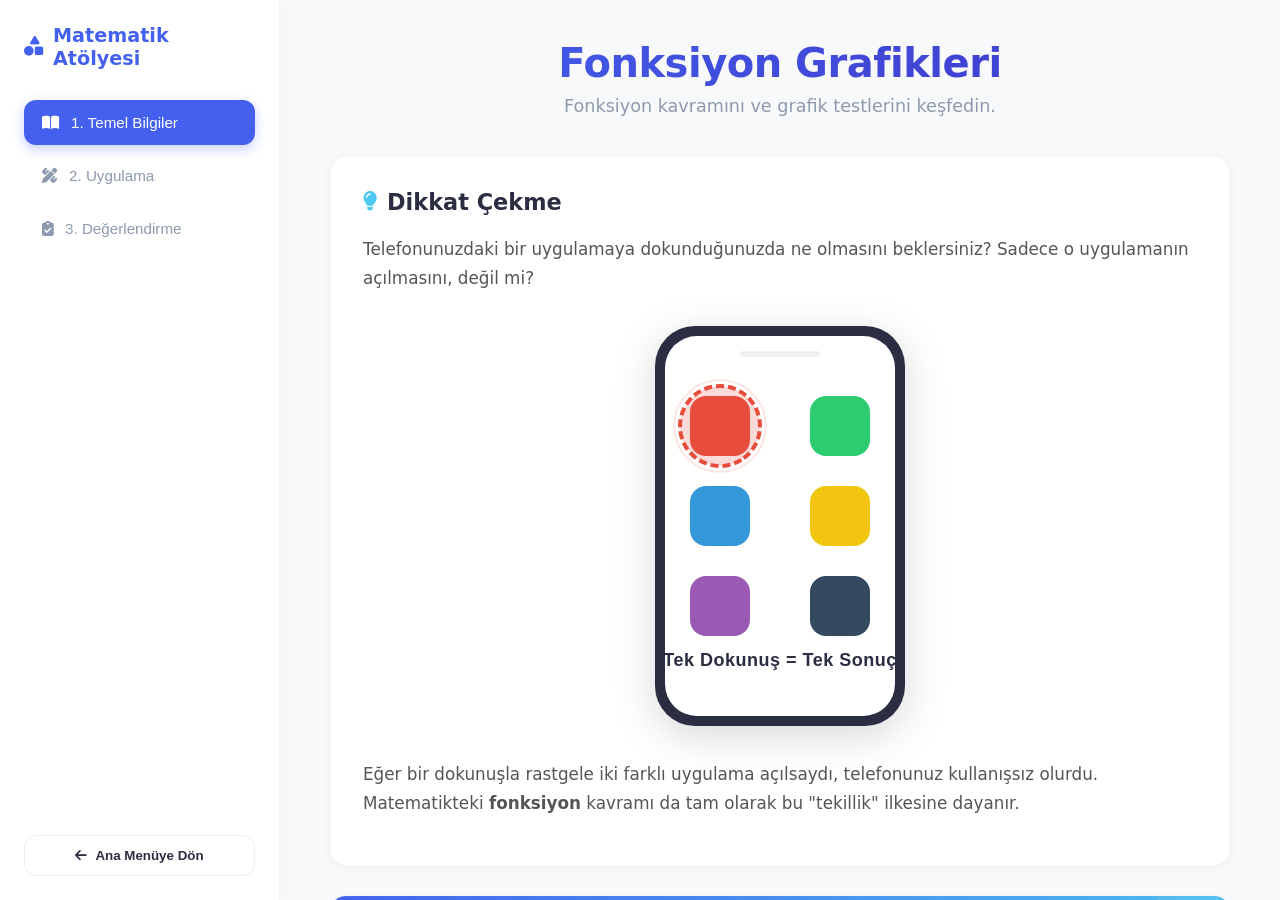
==== uygulama1.html @ 810986fc "Add files via upload" ====
<!DOCTYPE html>
<html lang="tr">
<head>
    <meta charset="UTF-8">
    <meta name="viewport" content="width=device-width, initial-scale=1.0">
    <title>Uygulama 1: Fonksiyon Grafikleri</title>
    <!-- Font Awesome for Icons -->
    <link rel="stylesheet" href="https://cdnjs.cloudflare.com/ajax/libs/font-awesome/6.4.0/css/all.min.css">
    <style>
        :root {
            --primary-color: #4361ee;
            --secondary-color: #3f37c9;
            --accent-color: #4cc9f0;
            --success-color: #2ecc71;
            --danger-color: #e74c3c;
            --text-color: #2b2d42;
            --text-light: #8d99ae;
            --bg-color: #f8f9fa;
            --card-bg: #ffffff;
            --sidebar-width: 280px;
            --border-radius: 16px;
            --shadow-sm: 0 2px 8px rgba(0,0,0,0.05);
            --shadow-md: 0 8px 24px rgba(0,0,0,0.08);
            --transition: all 0.3s cubic-bezier(0.25, 0.8, 0.25, 1);
        }

        * {
            box-sizing: border-box;
            margin: 0;
            padding: 0;
        }

        body {
            font-family: 'Segoe UI', system-ui, -apple-system, sans-serif;
            background-color: var(--bg-color);
            color: var(--text-color);
            height: 100vh;
            overflow: hidden;
            display: flex;
        }

        /* Sidebar Styling */
        #sidebar {
            width: var(--sidebar-width);
            background: var(--card-bg);
            border-right: 1px solid rgba(0,0,0,0.05);
            display: flex;
            flex-direction: column;
            padding: 24px;
            z-index: 10;
            box-shadow: 4px 0 24px rgba(0,0,0,0.02);
        }

        .brand {
            font-size: 1.2rem;
            font-weight: 700;
            color: var(--primary-color);
            margin-bottom: 30px;
            display: flex;
            align-items: center;
            gap: 10px;
        }

        .nav-btn {
            width: 100%;
            text-align: left;
            padding: 14px 18px;
            margin-bottom: 8px;
            border: none;
            background: transparent;
            border-radius: 12px;
            cursor: pointer;
            color: var(--text-light);
            font-weight: 500;
            font-size: 0.95rem;
            transition: var(--transition);
            display: flex;
            align-items: center;
            gap: 12px;
        }

        .nav-btn:hover:not(:disabled) {
            background-color: rgba(67, 97, 238, 0.05);
            color: var(--primary-color);
            transform: translateX(4px);
        }

        .nav-btn.active {
            background-color: var(--primary-color);
            color: white;
            box-shadow: 0 4px 12px rgba(67, 97, 238, 0.3);
        }

        .nav-btn:disabled {
            opacity: 0.5;
            cursor: not-allowed;
        }

        .back-btn {
            margin-top: auto;
            padding: 12px;
            border: 1px solid #eee;
            background: white;
            border-radius: 12px;
            color: var(--text-color);
            font-weight: 600;
            cursor: pointer;
            transition: var(--transition);
            display: flex;
            align-items: center;
            justify-content: center;
            gap: 8px;
        }

        .back-btn:hover {
            border-color: var(--primary-color);
            color: var(--primary-color);
        }

        /* Main Content Area */
        #content-area {
            flex: 1;
            overflow-y: auto;
            padding: 40px;
            scroll-behavior: smooth;
        }

        .container {
            max-width: 900px;
            margin: 0 auto;
            padding-bottom: 60px;
        }

        /* Header Section */
        header {
            margin-bottom: 40px;
            text-align: center;
        }

        h1 {
            font-size: 2.5rem;
            font-weight: 800;
            background: linear-gradient(135deg, var(--primary-color), var(--secondary-color));
            -webkit-background-clip: text;
            -webkit-text-fill-color: transparent;
            margin-bottom: 10px;
            letter-spacing: -0.5px;
        }

        .subtitle {
            font-size: 1.1rem;
            color: var(--text-light);
        }

        /* Cards */
        .card {
            background: var(--card-bg);
            border-radius: var(--border-radius);
            padding: 32px;
            margin-bottom: 30px;
            box-shadow: var(--shadow-sm);
            border: 1px solid rgba(0,0,0,0.03);
            transition: var(--transition);
        }

        .card:hover {
            box-shadow: var(--shadow-md);
            transform: translateY(-2px);
        }

        .card h2 {
            font-size: 1.4rem;
            color: var(--text-color);
            margin-bottom: 20px;
            display: flex;
            align-items: center;
            gap: 10px;
        }

        .card h2 i {
            color: var(--accent-color);
            font-size: 1.2rem;
        }

        .card p {
            line-height: 1.7;
            color: #555;
            margin-bottom: 16px;
            font-size: 1.05rem;
        }

        /* Visual Demo Box */
        .visual-demo {
            background: #f8faff;
            border: 1px dashed #dbeafe;
            border-radius: 12px;
            padding: 30px;
            margin: 24px 0;
            display: flex;
            flex-direction: column;
            align-items: center;
            text-align: center;
        }

        .visual-demo svg {
            max-width: 100%;
            height: auto;
            filter: drop-shadow(0 4px 6px rgba(0,0,0,0.05));
        }
        
        .demo-caption {
            margin-top: 15px;
            font-size: 0.95rem;
            color: var(--text-light);
            font-style: italic;
        }

        /* Concept Box (Highlight) */
        .concept-box {
            background: linear-gradient(135deg, #4361ee 0%, #4cc9f0 100%);
            color: white;
            border-radius: var(--border-radius);
            padding: 32px;
            position: relative;
            overflow: hidden;
        }

        .concept-box::before {
            content: '';
            position: absolute;
            top: -20px;
            right: -20px;
            width: 100px;
            height: 100px;
            background: rgba(255,255,255,0.1);
            border-radius: 50%;
        }

        .concept-box h3 {
            font-size: 1.3rem;
            margin-bottom: 12px;
            display: flex;
            align-items: center;
            gap: 10px;
        }

        .concept-box p {
            color: rgba(255,255,255,0.95);
            margin-bottom: 0;
        }

        .concept-box strong {
            color: white;
            font-weight: 700;
            text-decoration: underline;
            text-decoration-color: rgba(255,255,255,0.5);
        }

        /* Comparison Grid */
        .comparison-grid {
            display: grid;
            grid-template-columns: repeat(auto-fit, minmax(300px, 1fr));
            gap: 24px;
            margin-top: 24px;
        }

        .comparison-item {
            background: white;
            border: 1px solid #eee;
            border-radius: 12px;
            padding: 20px;
            text-align: center;
            transition: var(--transition);
        }

        .comparison-item:hover {
            border-color: var(--accent-color);
            box-shadow: 0 4px 12px rgba(0,0,0,0.05);
        }

        .status-badge {
            display: inline-block;
            padding: 6px 12px;
            border-radius: 20px;
            font-size: 0.85rem;
            font-weight: 600;
            margin-top: 12px;
        }

        .status-success {
            background: rgba(46, 204, 113, 0.15);
            color: var(--success-color);
        }

        .status-error {
            background: rgba(231, 76, 60, 0.15);
            color: var(--danger-color);
        }

        /* Steps List */
        .steps-list {
            list-style: none;
            counter-reset: step;
        }

        .steps-list li {
            position: relative;
            padding-left: 50px;
            margin-bottom: 20px;
        }

        .steps-list li::before {
            counter-increment: step;
            content: counter(step);
            position: absolute;
            left: 0;
            top: 0;
            width: 32px;
            height: 32px;
            background: var(--bg-color);
            color: var(--primary-color);
            border-radius: 50%;
            text-align: center;
            line-height: 32px;
            font-weight: 700;
            border: 2px solid var(--primary-color);
        }

        /* Primary Button */
        .btn-primary {
            display: inline-flex;
            align-items: center;
            gap: 10px;
            background: var(--primary-color);
            color: white;
            padding: 14px 28px;
            border-radius: 12px;
            border: none;
            font-size: 1rem;
            font-weight: 600;
            cursor: pointer;
            transition: var(--transition);
            text-decoration: none;
            box-shadow: 0 4px 12px rgba(67, 97, 238, 0.3);
        }

        .btn-primary:hover {
            background: var(--secondary-color);
            transform: translateY(-2px);
            box-shadow: 0 6px 16px rgba(67, 97, 238, 0.4);
        }

        .task-grid {
            display: grid;
            gap: 18px;
            margin-top: 24px;
        }

        .task-card {
            border: 1px solid rgba(0,0,0,0.05);
            border-radius: 14px;
            padding: 18px;
            background: #fff;
            box-shadow: var(--shadow-sm);
        }

        .task-header {
            display: flex;
            align-items: center;
            justify-content: space-between;
            gap: 12px;
            margin-bottom: 10px;
            flex-wrap: wrap;
        }

        .task-title {
            font-weight: 700;
            color: var(--text-color);
            font-size: 1rem;
        }

        .task-steps {
            list-style: none;
            padding-left: 0;
            margin: 0;
        }

        .task-steps li {
            padding: 8px 0;
            border-bottom: 1px dashed rgba(0,0,0,0.06);
            color: #555;
            font-size: 0.98rem;
        }

        .task-steps li:last-child {
            border-bottom: none;
        }

        .lab-shell {
            display: grid;
            grid-template-columns: 280px 1fr;
            gap: 24px;
            margin-top: 26px;
            padding: 20px;
            border-radius: 20px;
            background: #f8faff;
            border: 1px solid #e9ecf5;
        }

        .lab-panel {
            background: #fff;
            border-radius: 16px;
            padding: 18px;
            box-shadow: var(--shadow-sm);
            display: flex;
            flex-direction: column;
            min-height: 520px;
        }

        #tools-panel h3 {
            font-size: 0.8rem;
            color: var(--text-light);
            margin: 14px 0 8px;
            text-transform: uppercase;
            letter-spacing: 1px;
            font-weight: 600;
        }

        #tools-panel button {
            width: 100%;
            text-align: left;
            padding: 10px 12px;
            margin-bottom: 6px;
            border: 1px solid rgba(0,0,0,0.08);
            background: #fff;
            border-radius: 10px;
            cursor: pointer;
            color: var(--text-color);
            font-weight: 500;
            font-size: 0.92rem;
            transition: var(--transition);
            display: flex;
            align-items: center;
            gap: 10px;
        }

        #tools-panel button:hover:not(:disabled) {
            background-color: rgba(67, 97, 238, 0.08);
            color: var(--primary-color);
            border-color: rgba(67, 97, 238, 0.35);
            transform: translateX(2px);
        }

        #tools-panel button.active {
            background-color: var(--primary-color);
            color: white;
            border-color: var(--primary-color);
            box-shadow: 0 4px 12px rgba(67, 97, 238, 0.3);
        }

        #tools-panel button:disabled {
            opacity: 0.5;
            cursor: not-allowed;
        }

        #info-panel {
            margin-top: auto;
            padding-top: 12px;
            border-top: 1px solid rgba(0,0,0,0.06);
            font-size: 0.85rem;
            color: var(--text-light);
        }

        #canvas-container {
            flex-grow: 1;
            position: relative;
            background-color: #fff;
            overflow: hidden;
            border-radius: 16px;
            min-height: 520px;
            box-shadow: var(--shadow-sm);
            border: 1px solid rgba(0,0,0,0.05);
        }

        #canvas-container svg {
            width: 100%;
            height: 100%;
            display: block;
            cursor: crosshair;
        }

        .grid-line {
            stroke: #e0e0e0;
            stroke-width: 1px;
            vector-effect: non-scaling-stroke;
        }

        .axis-line {
            stroke: #2c3e50;
            stroke-width: 2px;
            vector-effect: non-scaling-stroke;
        }

        .grid-text {
            font-family: Arial, sans-serif;
            fill: #7f8c8d;
            text-anchor: middle;
            pointer-events: none;
        }

        .selectable {
            cursor: pointer;
            pointer-events: all;
        }

        .laser-body {
            fill: #e74c3c;
            stroke: none;
        }

        .laser-beam {
            stroke: rgba(231, 76, 60, 0.6);
            stroke-width: 3px;
            vector-effect: non-scaling-stroke;
            pointer-events: none;
        }

        .point {
            fill: none;
            stroke: #3498db;
            stroke-width: 10px;
            stroke-linecap: round;
            vector-effect: non-scaling-stroke;
        }

        .polygon-vertex {
            fill: none;
            stroke: #27ae60;
            stroke-width: 10px;
            stroke-linecap: round;
            vector-effect: non-scaling-stroke;
            cursor: pointer;
        }

        .line {
            stroke: #34495e;
            stroke-width: 2px;
            vector-effect: non-scaling-stroke;
            fill: none;
        }

        .direction-extension {
            stroke: #7f8c8d;
            stroke-width: 2px;
            stroke-dasharray: 6 6;
            vector-effect: non-scaling-stroke;
            fill: none;
        }

        .circle {
            fill: none;
            stroke: #9b59b6;
            stroke-width: 2px;
            vector-effect: non-scaling-stroke;
        }

        .polygon {
            fill: rgba(46, 204, 113, 0.3);
            stroke: #27ae60;
            stroke-width: 2px;
            vector-effect: non-scaling-stroke;
        }

        .parabola {
            fill: none;
            stroke: #e67e22;
            stroke-width: 2px;
            vector-effect: non-scaling-stroke;
        }

        .selected-outline {
            fill: none;
            stroke: #f1c40f;
            stroke-width: 2px;
            stroke-dasharray: 4, 4;
            vector-effect: non-scaling-stroke;
        }

        .handle {
            fill: none;
            stroke: #f1c40f;
            stroke-width: 15px;
            stroke-linecap: round;
            vector-effect: non-scaling-stroke;
            cursor: grab;
        }

        .handle:active {
            cursor: grabbing;
            stroke: #d35400;
        }

        /* Animations */
        @keyframes pulse {
            0% { transform: scale(1); opacity: 0.8; }
            50% { transform: scale(1.1); opacity: 0.4; }
            100% { transform: scale(1); opacity: 0.8; }
        }
        
        @keyframes scan {
            0% { x1: 40; x2: 40; }
            100% { x1: 180; x2: 180; }
        }

        /* Scrollbar */
        ::-webkit-scrollbar {
            width: 8px;
        }
        ::-webkit-scrollbar-track {
            background: #f1f1f1;
        }
        ::-webkit-scrollbar-thumb {
            background: #ccc;
            border-radius: 4px;
        }
        /* Tutorial Overlay Styles */
        #tutorial-container {
            background: #fff;
            border-radius: 16px;
            padding: 24px;
            box-shadow: 0 4px 12px rgba(0,0,0,0.08);
            margin-bottom: 24px;
            border-left: 5px solid var(--primary-color);
            position: relative;
            overflow: hidden;
        }

        #tutorial-progress-bar {
            position: absolute;
            top: 0;
            left: 0;
            height: 4px;
            background: var(--success-color);
            width: 0%;
            transition: width 0.5s ease;
        }

        #tutorial-instruction {
            font-size: 1.1rem;
            margin-bottom: 16px;
            color: var(--text-color);
            line-height: 1.6;
        }

        .tutorial-btn-group {
            display: flex;
            gap: 12px;
            margin-top: 16px;
        }

        .tutorial-opt-btn {
            flex: 1;
            padding: 12px;
            border: 2px solid #e0e0e0;
            background: white;
            border-radius: 8px;
            cursor: pointer;
            font-weight: 600;
            transition: all 0.2s;
        }

        .tutorial-opt-btn:hover {
            border-color: var(--primary-color);
            background: #f8faff;
        }

        .tutorial-feedback {
            margin-top: 12px;
            font-weight: 600;
            padding: 10px;
            border-radius: 8px;
            display: none;
        }

        .tutorial-feedback.success {
            display: block;
            background: #d4edda;
            color: #155724;
        }

        .tutorial-feedback.error {
            display: block;
            background: #f8d7da;
            color: #721c24;
        }

        #tutorial-next-btn {
            background: var(--primary-color);
            color: white;
            border: none;
            padding: 10px 24px;
            border-radius: 8px;
            font-weight: 600;
            cursor: pointer;
            margin-top: 16px;
            float: right;
        }
        
        #tutorial-next-btn:disabled {
            background: #ccc;
            cursor: not-allowed;
        }

        .pulse-anim {
            animation: pulse-btn 1.5s infinite;
        }

        @keyframes pulse-btn {
            0% { box-shadow: 0 0 0 0 rgba(67, 97, 238, 0.7); }
            70% { box-shadow: 0 0 0 10px rgba(67, 97, 238, 0); }
            100% { box-shadow: 0 0 0 0 rgba(67, 97, 238, 0); }
        }
    </style>
</head>
<body>
    <!-- Sidebar Navigation -->
    <aside id="sidebar">
        <div class="brand">
            <i class="fas fa-shapes"></i>
            <span>Matematik Atölyesi</span>
        </div>
        
        <div id="lesson-nav">
            <button class="nav-btn active" onclick="showSection(1)" id="btn-section-1">
                <i class="fas fa-book-open"></i> 1. Temel Bilgiler
            </button>
            <button class="nav-btn" onclick="showSection(2)" id="btn-section-2">
                <i class="fas fa-pencil-ruler"></i> 2. Uygulama
            </button>
            <button class="nav-btn" onclick="showSection(3)" id="btn-section-3">
                <i class="fas fa-clipboard-check"></i> 3. Değerlendirme
            </button>
        </div>

        <button class="back-btn" onclick="location.href='index.html'">
            <i class="fas fa-arrow-left"></i> Ana Menüye Dön
        </button>
    </aside>

    <!-- Main Content -->
    <main id="content-area">
        <div class="container">
            <div id="section-1" class="section-content">
            <header>
                <h1>Fonksiyon Grafikleri</h1>
                <p class="subtitle">Fonksiyon kavramını ve grafik testlerini keşfedin.</p>
            </header>

            <!-- Card 1: Attention Grabber -->
            <section class="card">
                <h2><i class="fas fa-lightbulb"></i> Dikkat Çekme</h2>
                <p>Telefonunuzdaki bir uygulamaya dokunduğunuzda ne olmasını beklersiniz? Sadece o uygulamanın açılmasını, değil mi?</p>
                
                <div class="visual-demo" style="background: transparent; border: none; padding: 0;">
                    <svg width="320" height="420" viewBox="0 0 320 420" style="filter: drop-shadow(0 10px 20px rgba(0,0,0,0.15));">
                        <!-- Phone Body (Dark Frame) -->
                        <rect x="35" y="10" width="250" height="400" rx="40" ry="40" fill="#2b2d42" />
                        <!-- Screen (White) -->
                        <rect x="45" y="20" width="230" height="380" rx="32" ry="32" fill="#ffffff" />
                        
                        <!-- Top Notch / Speaker -->
                        <rect x="120" y="35" width="80" height="6" rx="3" fill="#f0f0f0" />
                        
                        <!-- App Grid Container -->
                        <g transform="translate(70, 80)">
                            <!-- App 1 (Target) -->
                            <rect x="0" y="0" width="60" height="60" rx="16" fill="#e74c3c" />
                            
                            <!-- App 2 -->
                            <rect x="120" y="0" width="60" height="60" rx="16" fill="#2ecc71" />
                            
                            <!-- App 3 -->
                            <rect x="0" y="90" width="60" height="60" rx="16" fill="#3498db" />
                            
                            <!-- App 4 -->
                            <rect x="120" y="90" width="60" height="60" rx="16" fill="#f1c40f" />
                            
                            <!-- App 5 -->
                            <rect x="0" y="180" width="60" height="60" rx="16" fill="#9b59b6" />
                            
                            <!-- App 6 -->
                            <rect x="120" y="180" width="60" height="60" rx="16" fill="#34495e" />
                        </g>

                        <!-- Interaction Effect (Circle around Red App) -->
                        <circle cx="100" cy="110" r="40" fill="rgba(231, 76, 60, 0.2)" stroke="#e74c3c" stroke-width="4" stroke-dasharray="8 4">
                            <animateTransform attributeName="transform" type="rotate" from="0 100 110" to="360 100 110" dur="8s" repeatCount="indefinite" />
                        </circle>
                        <circle cx="100" cy="110" r="40" fill="none" stroke="#e74c3c" stroke-width="2" opacity="0.5">
                             <animate attributeName="r" values="40;48;40" dur="2s" repeatCount="indefinite" />
                             <animate attributeName="opacity" values="0.5;0;0.5" dur="2s" repeatCount="indefinite" />
                        </circle>

                        <!-- Text Label -->
                        <text x="160" y="350" text-anchor="middle" font-family="'Segoe UI', sans-serif" font-size="18" font-weight="600" fill="#2b2d42" letter-spacing="0.5">Tek Dokunuş = Tek Sonuç</text>
                    </svg>
                </div>
                
                <p>Eğer bir dokunuşla rastgele iki farklı uygulama açılsaydı, telefonunuz kullanışsız olurdu. Matematikteki <strong>fonksiyon</strong> kavramı da tam olarak bu "tekillik" ilkesine dayanır.</p>
            </section>

            <!-- Card 2: Concept Definition -->
            <section class="card concept-box">
                <h3><i class="fas fa-info-circle"></i> Fonksiyon Nedir?</h3>
                <p>Bir <strong>fonksiyon</strong>, bir kümedeki (Tanım Kümesi) her elemanı, diğer kümedeki (Değer Kümesi) <strong>bir ve yalnız bir</strong> elemanla eşleyen özel bir ilişkidir. Kısaca: Her girdinin <u>tek bir çıktısı</u> olmalıdır.</p>
            </section>

            <!-- Card 3: Vertical Line Test -->
            <section class="card">
                <h2><i class="fas fa-ruler-vertical"></i> Düşey Doğru Testi</h2>
                <p>Bir grafiğin fonksiyon olup olmadığını anlamak için kullanılan en pratik yöntem <strong>Düşey (Dikey) Doğru Testi</strong>dir.</p>
                
                <div class="comparison-grid">
                    <!-- Example 1: Function -->
                    <div class="comparison-item">
                        <svg width="220" height="180" viewBox="0 0 220 180" style="overflow: visible;">
                            <!-- Grid Background -->
                            <pattern id="smallGrid" width="20" height="20" patternUnits="userSpaceOnUse">
                                <path d="M 20 0 L 0 0 0 20" fill="none" stroke="#f0f0f0" stroke-width="1"/>
                            </pattern>
                            <rect width="100%" height="100%" fill="url(#smallGrid)" />
                            
                            <!-- Axes -->
                            <line x1="10" y1="160" x2="210" y2="160" stroke="#ccc" stroke-width="2" marker-end="url(#arrow)" />
                            <line x1="20" y1="10" x2="20" y2="170" stroke="#ccc" stroke-width="2" marker-end="url(#arrow)" />
                            
                            <!-- Parabola Graph -->
                            <path d="M 50 140 Q 115 20 180 140" fill="none" stroke="#2ecc71" stroke-width="3" stroke-linecap="round"/>
                            
                            <!-- Scan Line Animation -->
                            <line y1="20" y2="160" stroke="#e74c3c" stroke-dasharray="4,4" stroke-width="2">
                                <animate attributeName="x1" values="40;190;40" dur="4s" repeatCount="indefinite" />
                                <animate attributeName="x2" values="40;190;40" dur="4s" repeatCount="indefinite" />
                            </line>
                        </svg>
                        <div class="status-badge status-success">
                            <i class="fas fa-check-circle"></i> Fonksiyon Grafiği
                        </div>
                        <p style="font-size: 0.9rem; margin-top: 10px; color: #666;">Dikey doğrular grafiği sadece 1 noktada kesiyor.</p>
                    </div>

                    <!-- Example 2: Not a Function -->
                    <div class="comparison-item">
                        <svg width="220" height="180" viewBox="0 0 220 180" style="overflow: visible;">
                            <rect width="100%" height="100%" fill="url(#smallGrid)" />
                            <line x1="10" y1="160" x2="210" y2="160" stroke="#ccc" stroke-width="2" />
                            <line x1="20" y1="10" x2="20" y2="170" stroke="#ccc" stroke-width="2" />
                            
                            <!-- S-Curve Graph -->
                            <path d="M 140 30 Q 60 90 140 150" fill="none" stroke="#e74c3c" stroke-width="3" stroke-linecap="round"/>
                            
                            <!-- Static Vertical Line Intersecting Twice -->
                            <line x1="110" y1="20" x2="110" y2="160" stroke="#2b2d42" stroke-dasharray="4,4" stroke-width="2" opacity="0.7"/>
                            
                            <!-- Intersection Dots -->
                            <circle cx="110" cy="58" r="5" fill="#e74c3c" stroke="white" stroke-width="2"/>
                            <circle cx="110" cy="122" r="5" fill="#e74c3c" stroke="white" stroke-width="2"/>
                        </svg>
                        <div class="status-badge status-error">
                            <i class="fas fa-times-circle"></i> Fonksiyon Değil
                        </div>
                        <p style="font-size: 0.9rem; margin-top: 10px; color: #666;">Dikey doğru grafiği birden fazla noktada kesiyor.</p>
                    </div>
                </div>
            </section>

            <!-- Card 4: Interactive Task -->
            <section class="card">
                <h2><i class="fas fa-pencil-alt"></i> Sıra Sizde!</h2>
                <p>Şimdi öğrendiklerinizi pekiştirmek için aşağıdaki adımları takip edin:</p>
                <ol class="steps-list">
                    <li>Bir kağıda boş bir koordinat düzlemi çizin.</li>
                    <li>Üzerine rastgele, kıvrımlı bir çizgi (grafik) çizin.</li>
                    <li>Kaleminizle dikey taramalar yaparak (veya cetvelinizi dikey tutarak) grafiği test edin.</li>
                    <li>Grafiğinizin bir fonksiyon olup olmadığına karar verin.</li>
                </ol>
                
                <div style="text-align: center; margin-top: 40px;">
                    <button class="btn-primary" onclick="showSection(2)">
                        Uygulamaya Geç <i class="fas fa-arrow-right"></i>
                    </button>
                </div>
            </section>
            </div>

            <div id="section-2" class="section-content" style="display: none;">
            <section class="card" id="uygulama-2">
                <h2><i class="fas fa-pencil-ruler"></i> 2. Uygulama: Düşey Doğru Testi</h2>
                <p>Bu bölümde araç panelini kullanarak üç farklı grafik oluşturacak ve lazeri dikey doğru gibi kullanarak grafiğin fonksiyon olup olmadığını test edeceksiniz.</p>

                <div id="tutorial-container">
                    <div id="tutorial-progress-bar"></div>
                    <div id="tutorial-content">
                        <div id="tutorial-instruction">Yükleniyor...</div>
                        <div id="tutorial-question-area"></div>
                        <div id="tutorial-feedback" class="tutorial-feedback"></div>
                        <button id="tutorial-next-btn">Başla</button>
                    </div>
                    <div style="clear: both;"></div>
                </div>

                <div class="lab-shell">
                    <div class="lab-panel">
                        <div id="tools-panel">
                            <h3>Nesneler</h3>
                            <button id="tool-move"><i class="fas fa-arrow-pointer"></i> Seç / Taşı</button>
                            <button id="tool-laser"><i class="fas fa-wand-magic-sparkles"></i> Lazer Ekle</button>
                            <button id="tool-point"><i class="fas fa-circle-dot"></i> Nokta Ekle</button>

                            <h3>Çizim</h3>
                            <button id="tool-line"><i class="fas fa-pen-nib"></i> Doğru Çiz</button>
                            <button id="tool-direction"><i class="fas fa-ruler-horizontal"></i> Doğrultu Çiz</button>
                            <button id="tool-circle"><i class="fas fa-circle-notch"></i> Çember Çiz</button>
                            <button id="tool-polygon"><i class="fas fa-draw-polygon"></i> Çokgen Oluştur</button>
                            <button id="tool-parabola"><i class="fas fa-bezier-curve"></i> Parabol Çiz</button>
                            <button id="tool-unit-circle"><i class="fas fa-ring"></i> Birim Çember</button>

                            <h3>Düzenleme</h3>
                            <button id="tool-delete"><i class="fas fa-trash-can"></i> Sil</button>
                            <button id="tool-clear"><i class="fas fa-eraser"></i> Temizle</button>
                        </div>

                        <div id="info-panel">
                            <p id="cursor-pos">x: 0, y: 0</p>
                            <div id="selection-info"></div>
                        </div>
                    </div>

                    <main id="canvas-container">
                        <svg id="mainSvg" xmlns="http://www.w3.org/2000/svg">
                            <g id="grid-layer"></g>
                            <g id="objects-layer"></g>
                            <g id="ui-layer"></g>
                        </svg>
                    </main>
                </div>
            </section>
            </div>

            <!-- SECTION 3: QUIZ -->
            <div id="section-3" class="section-content" style="display: none;">
                <header>
                    <h1>Değerlendirme</h1>
                    <p class="subtitle">Fonksiyon testlerini ne kadar anladığınızı ölçelim.</p>
                </header>
            
                <div class="card" id="quiz-container" style="max-width: 800px; margin: 0 auto;">
                    <div id="quiz-content" style="text-align: center;">
                        <div style="display: flex; justify-content: space-between; align-items: center; margin-bottom: 20px; border-bottom: 1px solid #eee; padding-bottom: 15px;">
                            <h2 id="quiz-question-text" style="margin: 0; font-size: 1.5rem; color: var(--primary-color);">
                                <i class="fas fa-question-circle"></i> Soru 1/3
                            </h2>
                            <span class="status-badge" style="background: #f1f1f1; color: #555;">Dikey Doğru Testi</span>
                        </div>
                        
                        <p style="font-size: 1.2rem; margin-bottom: 30px; color: var(--text-color);">Aşağıda verilen grafik bir fonksiyon grafiği midir?</p>
                        
                        <div class="visual-demo" style="max-width: 450px; margin: 0 auto 30px; padding: 20px; background: white; border: 2px solid #f0f0f0;">
                            <svg id="quiz-svg" width="300" height="300" viewBox="-10 -10 20 20" style="overflow: visible;">
                                <defs>
                                    <marker id="arrow-black" viewBox="0 0 10 10" refX="9" refY="5" markerWidth="6" markerHeight="6" orient="auto">
                                        <path d="M 0 0 L 10 5 L 0 10 z" fill="#333" />
                                    </marker>
                                    <marker id="arrow-black-rev" viewBox="0 0 10 10" refX="1" refY="5" markerWidth="6" markerHeight="6" orient="auto">
                                        <path d="M 10 0 L 0 5 L 10 10 z" fill="#333" />
                                    </marker>
                                    <marker id="arrow-red" viewBox="0 0 10 10" refX="0.5" refY="5" markerWidth="2.5" markerHeight="2.5" orient="auto">
                                        <path d="M 0 0 L 10 5 L 0 10 z" fill="#e74c3c" />
                                    </marker>
                                    <marker id="arrow-red-rev" viewBox="0 0 10 10" refX="9.5" refY="5" markerWidth="2.5" markerHeight="2.5" orient="auto">
                                        <path d="M 10 0 L 0 5 L 10 10 z" fill="#e74c3c" />
                                    </marker>
                                </defs>
                                <g id="quiz-graph-layer"></g>
                            </svg>
                        </div>
            
                        <div class="tutorial-btn-group" style="justify-content: center; gap: 20px; max-width: 600px; margin: 0 auto;">
                            <button class="tutorial-opt-btn" onclick="checkAnswer(true)" style="padding: 15px 20px; font-size: 1.05rem;">
                                <i class="fas fa-check" style="color: var(--success-color); margin-right: 8px;"></i> Fonksiyon Belirtir
                            </button>
                            <button class="tutorial-opt-btn" onclick="checkAnswer(false)" style="padding: 15px 20px; font-size: 1.05rem;">
                                <i class="fas fa-times" style="color: var(--danger-color); margin-right: 8px;"></i> Fonksiyon Belirtmez
                            </button>
                        </div>
                        
                        <div id="quiz-feedback" class="tutorial-feedback" style="margin-top: 25px; font-size: 1.1rem; padding: 15px;"></div>
                        
                        <button id="quiz-next-btn" class="btn-primary" style="display: none; margin: 30px auto 0;" onclick="nextQuestion()">
                            Sonraki Soru <i class="fas fa-arrow-right"></i>
                        </button>
                    </div>
                    
                    <div id="quiz-result" style="display: none; text-align: center; padding: 40px 20px;">
                        <div style="width: 100px; height: 100px; background: rgba(241, 196, 15, 0.1); border-radius: 50%; display: flex; align-items: center; justify-content: center; margin: 0 auto 20px;">
                            <i class="fas fa-trophy" style="font-size: 3rem; color: #f1c40f;"></i>
                        </div>
                        <h2 style="font-size: 2rem; margin-bottom: 10px; color: var(--text-color);">Tebrikler!</h2>
                        <p style="color: var(--text-light); font-size: 1.1rem;">Değerlendirmeyi tamamladınız.</p>
                        
                        <div style="margin: 30px 0; padding: 20px; background: #f8faff; border-radius: 12px; border: 1px dashed #dbeafe;">
                            <span style="display: block; font-size: 0.9rem; color: var(--text-light); margin-bottom: 5px;">TOPLAM SKOR</span>
                            <span id="quiz-score" style="font-size: 2.5rem; font-weight: 800; color: var(--primary-color);">3/3</span>
                        </div>
                        
                        <button class="btn-primary" onclick="location.reload()" style="margin: 0 auto;">
                            <i class="fas fa-redo"></i> Tekrar Dene
                        </button>
                    </div>
                </div>
            </div>
        </div>
    </main>
    <script>
    // Quiz Logic
    function createText(g, content, x, y, size = "0.8", color = "#333", anchor = "middle") {
        const text = document.createElementNS("http://www.w3.org/2000/svg", "text");
        text.setAttribute("x", x);
        text.setAttribute("y", y);
        text.setAttribute("font-size", size);
        text.setAttribute("fill", color);
        text.setAttribute("text-anchor", anchor);
        text.textContent = content;
        g.appendChild(text);
    }

    function createAxis(g) {
        // X Axis
        const xAxis = document.createElementNS("http://www.w3.org/2000/svg", "line");
        xAxis.setAttribute("x1", "-9");
        xAxis.setAttribute("y1", "0");
        xAxis.setAttribute("x2", "9");
        xAxis.setAttribute("y2", "0");
        xAxis.setAttribute("stroke", "#333");
        xAxis.setAttribute("stroke-width", "0.2");
        xAxis.setAttribute("marker-end", "url(#arrow-black)");
        xAxis.setAttribute("marker-start", "url(#arrow-black-rev)");
        g.appendChild(xAxis);

        // Y Axis
        const yAxis = document.createElementNS("http://www.w3.org/2000/svg", "line");
        yAxis.setAttribute("x1", "0");
        yAxis.setAttribute("y1", "9");
        yAxis.setAttribute("x2", "0");
        yAxis.setAttribute("y2", "-9");
        yAxis.setAttribute("stroke", "#333");
        yAxis.setAttribute("stroke-width", "0.2");
        yAxis.setAttribute("marker-end", "url(#arrow-black)"); // -9 is top (SVG y coordinates)
        yAxis.setAttribute("marker-start", "url(#arrow-black-rev)");
        g.appendChild(yAxis);
        
        // Labels
        createText(g, "x", 9.5, 0.3, "0.8", "#333", "start");
        createText(g, "y", 0, -9.5, "0.8", "#333", "middle");
        createText(g, "0", -0.6, 0.8, "0.8", "#333", "end"); 
    }

    const questions = [
        {
            type: 'parabola',
            isFunction: true,
            draw: (g) => {
                createAxis(g);
                
                // Parabola
                const path = document.createElementNS("http://www.w3.org/2000/svg", "path");
                path.setAttribute("d", "M -3 5 Q 0 -13 3 5"); 
                path.setAttribute("fill", "none");
                path.setAttribute("stroke", "#e74c3c");
                path.setAttribute("stroke-width", "0.3");
                path.setAttribute("marker-end", "url(#arrow-red)");
                path.setAttribute("marker-start", "url(#arrow-red-rev)");
                g.appendChild(path);
                
                // Vertex point
                const dot = document.createElementNS("http://www.w3.org/2000/svg", "circle");
                dot.setAttribute("cx", "0");
                dot.setAttribute("cy", "-4");
                dot.setAttribute("r", "0.15");
                dot.setAttribute("fill", "#333");
                g.appendChild(dot);
                
                // Labels
                createText(g, "4", -0.5, -4, "0.7", "#333", "end");
                createText(g, "f", 3.2, 5, "0.8", "#e74c3c", "start");
                createText(g, "a)", -8, -8, "1", "#333", "middle");
            }
        },
        {
            type: 'horizontal-line',
            isFunction: true,
            draw: (g) => {
                createAxis(g);
                
                // Horizontal Line y=3 (SVG y=-3)
                const line = document.createElementNS("http://www.w3.org/2000/svg", "line");
                line.setAttribute("x1", "-8");
                line.setAttribute("y1", "-3");
                line.setAttribute("x2", "8");
                line.setAttribute("y2", "-3");
                line.setAttribute("stroke", "#e74c3c");
                line.setAttribute("stroke-width", "0.3");
                line.setAttribute("marker-end", "url(#arrow-red)");
                line.setAttribute("marker-start", "url(#arrow-red-rev)");
                g.appendChild(line);
                
                // Intersection dot
                const dotFill = document.createElementNS("http://www.w3.org/2000/svg", "circle");
                dotFill.setAttribute("cx", "0");
                dotFill.setAttribute("cy", "-3");
                dotFill.setAttribute("r", "0.15");
                dotFill.setAttribute("fill", "#333");
                g.appendChild(dotFill);
                
                // Right angle marker
                const rect = document.createElementNS("http://www.w3.org/2000/svg", "rect");
                rect.setAttribute("x", "0");
                rect.setAttribute("y", "-3.4");
                rect.setAttribute("width", "0.4");
                rect.setAttribute("height", "0.4");
                rect.setAttribute("fill", "none");
                rect.setAttribute("stroke", "#333");
                rect.setAttribute("stroke-width", "0.1");
                g.appendChild(rect);
                
                // Dot inside right angle marker? usually standard is just the square.
                // But let's add a tiny dot inside if the user screenshot had it. 
                // Analysis mentioned "Right angle symbol".
                const dot = document.createElementNS("http://www.w3.org/2000/svg", "circle");
                dot.setAttribute("cx", "0.2");
                dot.setAttribute("cy", "-3.2");
                dot.setAttribute("r", "0.05");
                dot.setAttribute("fill", "#333");
                g.appendChild(dot);

                // Labels
                createText(g, "g", 8.5, -3, "0.8", "#e74c3c", "start");
                createText(g, "b)", -8, -8, "1", "#333", "middle");
            }
        },
        {
            type: 'vertical-line',
            isFunction: false,
            draw: (g) => {
                createAxis(g);
                
                // Vertical Line x=3
                const line = document.createElementNS("http://www.w3.org/2000/svg", "line");
                line.setAttribute("x1", "3");
                line.setAttribute("y1", "-8");
                line.setAttribute("x2", "3");
                line.setAttribute("y2", "8");
                line.setAttribute("stroke", "#e74c3c");
                line.setAttribute("stroke-width", "0.3");
                line.setAttribute("marker-end", "url(#arrow-red)"); // pointing down (positive y)
                line.setAttribute("marker-start", "url(#arrow-red-rev)"); // pointing up
                g.appendChild(line);
                
                // Intersection dot
                const dotIntersection = document.createElementNS("http://www.w3.org/2000/svg", "circle");
                dotIntersection.setAttribute("cx", "3");
                dotIntersection.setAttribute("cy", "0");
                dotIntersection.setAttribute("r", "0.15");
                dotIntersection.setAttribute("fill", "#333");
                g.appendChild(dotIntersection);

                // Right angle marker
                const rect = document.createElementNS("http://www.w3.org/2000/svg", "rect");
                rect.setAttribute("x", "3");
                rect.setAttribute("y", "-0.4");
                rect.setAttribute("width", "0.4");
                rect.setAttribute("height", "0.4");
                rect.setAttribute("fill", "none");
                rect.setAttribute("stroke", "#333");
                rect.setAttribute("stroke-width", "0.1");
                g.appendChild(rect);
                
                const dot = document.createElementNS("http://www.w3.org/2000/svg", "circle");
                dot.setAttribute("cx", "3.2");
                dot.setAttribute("cy", "-0.2");
                dot.setAttribute("r", "0.05");
                dot.setAttribute("fill", "#333");
                g.appendChild(dot);

                // Labels
                createText(g, "h", 3.2, 8, "0.8", "#e74c3c", "start");
                createText(g, "c)", -8, -8, "1", "#333", "middle");
            }
        }
    ];

    let currentQuestion = 0;
    let score = 0;

    function loadQuestion() {
        const q = questions[currentQuestion];
        document.getElementById('quiz-question-text').textContent = `Soru ${currentQuestion + 1}/3`;
        
        const g = document.getElementById('quiz-graph-layer');
        g.innerHTML = '';
        q.draw(g);
        
        document.getElementById('quiz-feedback').style.display = 'none';
        document.getElementById('quiz-next-btn').style.display = 'none';
        document.querySelectorAll('.tutorial-opt-btn').forEach(btn => btn.disabled = false);
    }

    function checkAnswer(userAnswer) {
        const q = questions[currentQuestion];
        const feedback = document.getElementById('quiz-feedback');
        const nextBtn = document.getElementById('quiz-next-btn');
        
        const isCorrect = (userAnswer === q.isFunction);
        
        if (isCorrect) {
            feedback.className = 'tutorial-feedback success';
            feedback.innerHTML = '<i class="fas fa-check-circle"></i> Doğru! ' + (q.isFunction ? "Bu bir fonksiyon grafiğidir." : "Bu bir fonksiyon grafiği DEĞİLDİR.");
            score++;
        } else {
            feedback.className = 'tutorial-feedback error';
            feedback.innerHTML = '<i class="fas fa-times-circle"></i> Yanlış. ' + (q.isFunction ? "Bu bir fonksiyon grafiği olmalıydı." : "Bu bir fonksiyon grafiği değildir (Dikey Doğru Testi).");
        }
        
        feedback.style.display = 'block';
        nextBtn.style.display = 'block';
        document.querySelectorAll('.tutorial-opt-btn').forEach(btn => btn.disabled = true);
    }

    function nextQuestion() {
        currentQuestion++;
        if (currentQuestion < questions.length) {
            loadQuestion();
        } else {
            showResults();
        }
    }

    function showResults() {
        document.getElementById('quiz-content').style.display = 'none';
        document.getElementById('quiz-result').style.display = 'block';
        document.getElementById('quiz-score').textContent = `${score}/${questions.length} Doğru`;
    }

    function initQuiz() {
        currentQuestion = 0;
        score = 0;
        document.getElementById('quiz-content').style.display = 'block';
        document.getElementById('quiz-result').style.display = 'none';
        loadQuestion();
    }
    </script>
    <script src="script.js"></script>
    <script src="tutorial.js"></script>
    <script>
        function showSection(sectionId) {
            // Hide all sections
            document.querySelectorAll('.section-content').forEach(el => el.style.display = 'none');
            
            // Show selected section
            document.getElementById('section-' + sectionId).style.display = 'block';
            
            // Update sidebar buttons
            document.querySelectorAll('.nav-btn').forEach(btn => btn.classList.remove('active'));
            document.getElementById('btn-section-' + sectionId).classList.add('active');
            
            // Scroll to top
            document.getElementById('content-area').scrollTop = 0;

            // If switching to Section 2 (Application), update SVG dimensions
            if (sectionId === 2) {
                if (typeof updateViewBox === 'function') setTimeout(updateViewBox, 50);
                if (typeof initTutorial === 'function') setTimeout(initTutorial, 100);
            }
            
            // If switching to Section 3 (Quiz)
            if (sectionId === 3) {
                if (typeof initQuiz === 'function') setTimeout(initQuiz, 50);
            }
        }
    </script>
</body>
</html>
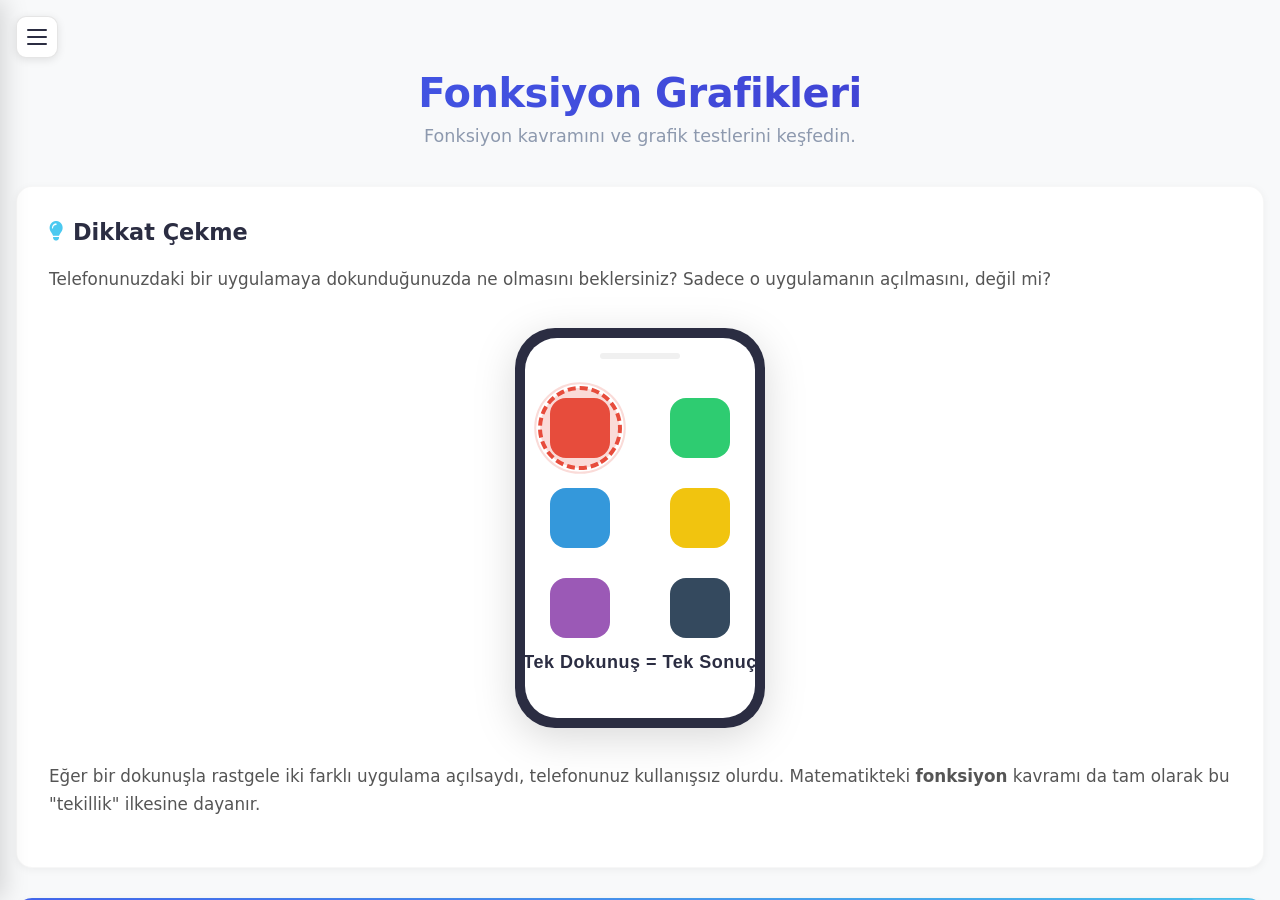
==== commit 8cff8e42: "Add files via upload" ====
--- a/uygulama1.html
+++ b/uygulama1.html
@@ -2,7 +2,7 @@
 <html lang="tr">
 <head>
     <meta charset="UTF-8">
-    <meta name="viewport" content="width=device-width, initial-scale=1.0">
+    <meta name="viewport" content="width=device-width, initial-scale=1.0, maximum-scale=1.0, user-scalable=no">
     <title>Uygulama 1: Fonksiyon Grafikleri</title>
     <!-- Font Awesome for Icons -->
     <link rel="stylesheet" href="https://cdnjs.cloudflare.com/ajax/libs/font-awesome/6.4.0/css/all.min.css">
@@ -47,8 +47,68 @@
             display: flex;
             flex-direction: column;
             padding: 24px;
-            z-index: 10;
-            box-shadow: 4px 0 24px rgba(0,0,0,0.02);
+            z-index: 100;
+            box-shadow: 4px 0 24px rgba(0,0,0,0.15);
+            position: fixed;
+            top: 0;
+            left: 0;
+            height: 100vh;
+            transform: translateX(calc(-1 * var(--sidebar-width)));
+            transition: transform 0.3s cubic-bezier(0.25, 0.8, 0.25, 1);
+        }
+
+        #sidebar.open {
+            transform: translateX(0);
+        }
+
+        #sidebar-overlay {
+            display: none;
+            position: fixed;
+            inset: 0;
+            background: rgba(0,0,0,0.3);
+            z-index: 99;
+        }
+
+        #sidebar-overlay.visible {
+            display: block;
+        }
+
+        #hamburger-btn {
+            position: fixed;
+            top: 16px;
+            left: 16px;
+            z-index: 101;
+            background: white;
+            border: 1px solid rgba(0,0,0,0.1);
+            border-radius: 10px;
+            width: 42px;
+            height: 42px;
+            cursor: pointer;
+            display: flex;
+            flex-direction: column;
+            align-items: center;
+            justify-content: center;
+            gap: 5px;
+            box-shadow: 0 2px 8px rgba(0,0,0,0.1);
+            transition: all 0.2s;
+        }
+
+        #hamburger-btn span {
+            display: block;
+            width: 20px;
+            height: 2px;
+            background: var(--text-color);
+            border-radius: 2px;
+            transition: all 0.2s;
+        }
+
+        #hamburger-btn:hover {
+            background: var(--primary-color);
+            border-color: var(--primary-color);
+        }
+
+        #hamburger-btn:hover span {
+            background: white;
         }
 
         .brand {
@@ -121,13 +181,14 @@
         #content-area {
             flex: 1;
             overflow-y: auto;
-            padding: 40px;
+            padding: 70px 16px 40px;
             scroll-behavior: smooth;
+            width: 100%;
         }
 
         .container {
-            max-width: 900px;
-            margin: 0 auto;
+            max-width: 100%;
+            margin: 0;
             padding-bottom: 60px;
         }
 
@@ -720,9 +781,156 @@
             70% { box-shadow: 0 0 0 10px rgba(67, 97, 238, 0); }
             100% { box-shadow: 0 0 0 0 rgba(67, 97, 238, 0); }
         }
+
+        /* Portrait Rotation Overlay */
+        #portrait-overlay {
+            display: none;
+            position: fixed;
+            inset: 0;
+            z-index: 99999;
+            background: linear-gradient(135deg, #4361ee 0%, #3f37c9 100%);
+            flex-direction: column;
+            align-items: center;
+            justify-content: center;
+            color: white;
+            text-align: center;
+            padding: 40px;
+        }
+        #portrait-overlay .rotate-icon {
+            width: 100px; height: 100px; margin-bottom: 30px;
+            animation: rotatePhone 2s ease-in-out infinite;
+        }
+        #portrait-overlay .rotate-icon svg { width: 100%; height: 100%; fill: white; }
+        #portrait-overlay h2 { font-size: 1.5rem; font-weight: 700; margin-bottom: 12px; color: white; }
+        #portrait-overlay p { font-size: 1rem; opacity: 0.85; max-width: 300px; line-height: 1.6; }
+        @keyframes rotatePhone {
+            0%, 100% { transform: rotate(0deg); }
+            25% { transform: rotate(-30deg); }
+            75% { transform: rotate(90deg); }
+        }
+        @media (orientation: portrait) and (max-width: 1024px) {
+            #portrait-overlay { display: flex !important; }
+            #content-area, #sidebar, #hamburger-btn, #sidebar-overlay { display: none !important; }
+        }
+        @media (orientation: landscape), (min-width: 1025px) {
+            #portrait-overlay { display: none !important; }
+        }
+
+        /* Touch-friendly targets */
+        @media (pointer: coarse) {
+            .nav-btn { min-height: 44px; }
+            #hamburger-btn { min-width: 44px; min-height: 44px; }
+            svg { touch-action: none; }
+            .handle { stroke-width: 28px; }
+            .handle-hit-area { pointer-events: all !important; }
+            .point { stroke-width: 14px; }
+            .polygon-vertex { stroke-width: 14px; }
+        }
+
+        /* Responsive lab layout — tablets in landscape */
+        @media (max-width: 1024px) {
+            .lab-shell {
+                grid-template-columns: 200px 1fr;
+                gap: 12px;
+                padding: 12px;
+            }
+            .lab-panel {
+                min-height: auto;
+                padding: 12px;
+            }
+            #canvas-container {
+                min-height: 400px;
+            }
+            #tools-panel button {
+                padding: 7px 10px;
+                font-size: 0.85rem;
+                margin-bottom: 4px;
+                gap: 8px;
+            }
+            #tools-panel h3 {
+                margin: 8px 0 4px;
+                font-size: 0.72rem;
+            }
+            .card {
+                padding: 20px;
+            }
+            #content-area {
+                padding-top: 54px;
+            }
+        }
+
+        /* Responsive lab layout — phones in landscape */
+        @media (max-width: 850px) {
+            .lab-shell {
+                grid-template-columns: 150px 1fr;
+                gap: 8px;
+                padding: 8px;
+                margin-top: 12px;
+            }
+            .lab-panel {
+                padding: 8px;
+            }
+            #canvas-container {
+                min-height: 300px;
+            }
+            #tools-panel button {
+                padding: 5px 7px;
+                font-size: 0.78rem;
+                margin-bottom: 3px;
+                gap: 5px;
+                border-radius: 7px;
+            }
+            #tools-panel h3 {
+                margin: 6px 0 3px;
+                font-size: 0.65rem;
+            }
+            .card {
+                padding: 14px;
+                margin-bottom: 16px;
+            }
+            .card h2 {
+                font-size: 1.1rem;
+                margin-bottom: 10px;
+            }
+            .card p {
+                font-size: 0.92rem;
+                margin-bottom: 8px;
+            }
+            #content-area {
+                padding: 48px 8px 20px;
+            }
+        }
+
+        /* Short viewport — phone landscape height */
+        @media (max-height: 500px) {
+            .lab-panel, #canvas-container {
+                min-height: auto;
+            }
+            .lab-shell {
+                min-height: calc(100vh - 160px);
+            }
+            #canvas-container {
+                min-height: calc(100vh - 200px);
+            }
+        }
     </style>
 </head>
 <body>
+    <!-- Portrait Mode Overlay -->
+    <div id="portrait-overlay">
+        <div class="rotate-icon">
+            <svg viewBox="0 0 24 24" xmlns="http://www.w3.org/2000/svg">
+                <path d="M16.48 2.52c3.27 1.55 5.61 4.72 5.97 8.48h1.5C23.44 4.84 18.29 0 12 0l-.66.03 3.81 3.81 1.33-1.32zm-6.25-.77c-.59-.59-1.54-.59-2.12 0L1.75 8.11c-.59.59-.59 1.54 0 2.12l12.02 12.02c.59.59 1.54.59 2.12 0l6.36-6.36c.59-.59.59-1.54 0-2.12L10.23 1.75zm4.6 19.44L2.81 9.17l6.36-6.36 12.02 12.02-6.36 6.36zm-7.31.29C4.25 19.94 1.91 16.76 1.55 13H.05C.56 19.16 5.71 24 12 24l.66-.03-3.81-3.81-1.33 1.32z"/>
+            </svg>
+        </div>
+        <h2>Cihazınızı Çevirin</h2>
+        <p>Bu uygulama yatay modda çalışmaktadır. Lütfen cihazınızı yatay konuma getirin.</p>
+    </div>
+
+    <div id="sidebar-overlay" onclick="toggleSidebar()"></div>
+    <button id="hamburger-btn" onclick="toggleSidebar()" aria-label="Menüyü Aç/Kapat">
+        <span></span><span></span><span></span>
+    </button>
     <!-- Sidebar Navigation -->
     <aside id="sidebar">
         <div class="brand">
@@ -930,10 +1138,6 @@
                             <button id="tool-clear"><i class="fas fa-eraser"></i> Temizle</button>
                         </div>
 
-                        <div id="info-panel">
-                            <p id="cursor-pos">x: 0, y: 0</p>
-                            <div id="selection-info"></div>
-                        </div>
                     </div>
 
                     <main id="canvas-container">
@@ -1259,6 +1463,14 @@
         loadQuestion();
     }
     </script>
+    <script>
+        function toggleSidebar() {
+            const sidebar = document.getElementById('sidebar');
+            const overlay = document.getElementById('sidebar-overlay');
+            sidebar.classList.toggle('open');
+            overlay.classList.toggle('visible');
+        }
+    </script>
     <script src="script.js"></script>
     <script src="tutorial.js"></script>
     <script>
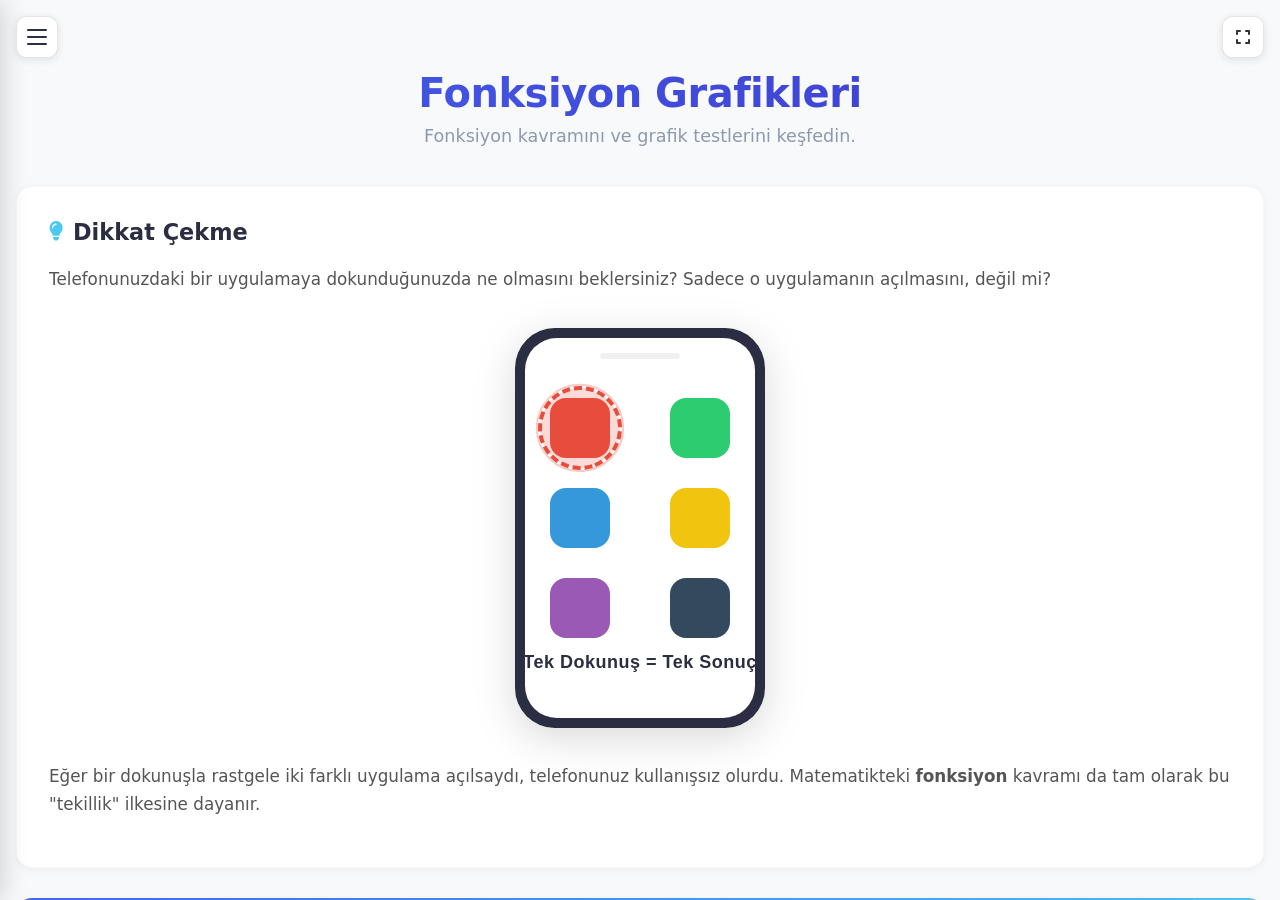
==== commit 2b1ff9a2: "Add files via upload" ====
--- a/uygulama1.html
+++ b/uygulama1.html
@@ -111,7 +111,17 @@
             background: white;
         }
 
-        .brand {
+        #fullscreen-btn {
+            position: fixed; top: 16px; right: 16px; z-index: 101;
+            background: white; border: 1px solid rgba(0,0,0,0.1);
+            border-radius: 10px; width: 42px; height: 42px;
+            cursor: pointer; display: flex; align-items: center;
+            justify-content: center; box-shadow: 0 2px 8px rgba(0,0,0,0.1);
+            transition: all 0.2s; font-size: 16px; color: #333;
+        }
+        #fullscreen-btn:hover, #fullscreen-btn:active {
+            background: var(--primary-color); border-color: var(--primary-color); color: white;
+        }
             font-size: 1.2rem;
             font-weight: 700;
             color: var(--primary-color);
@@ -931,6 +941,7 @@
     <button id="hamburger-btn" onclick="toggleSidebar()" aria-label="Menüyü Aç/Kapat">
         <span></span><span></span><span></span>
     </button>
+    <button id="fullscreen-btn" aria-label="Tam Ekran"><i class="fa-solid fa-expand"></i></button>
     <!-- Sidebar Navigation -->
     <aside id="sidebar">
         <div class="brand">
@@ -1500,5 +1511,22 @@
             }
         }
     </script>
+    <script>
+        (function() {
+            var fsBtn = document.getElementById('fullscreen-btn');
+            if (!fsBtn) return;
+            fsBtn.addEventListener('click', function() {
+                if (!document.fullscreenElement) {
+                    document.documentElement.requestFullscreen && document.documentElement.requestFullscreen();
+                } else {
+                    document.exitFullscreen && document.exitFullscreen();
+                }
+            });
+            document.addEventListener('fullscreenchange', function() {
+                var icon = fsBtn.querySelector('i');
+                if (icon) icon.className = document.fullscreenElement ? 'fa-solid fa-compress' : 'fa-solid fa-expand';
+            });
+        })();
+    </script>
 </body>
 </html>
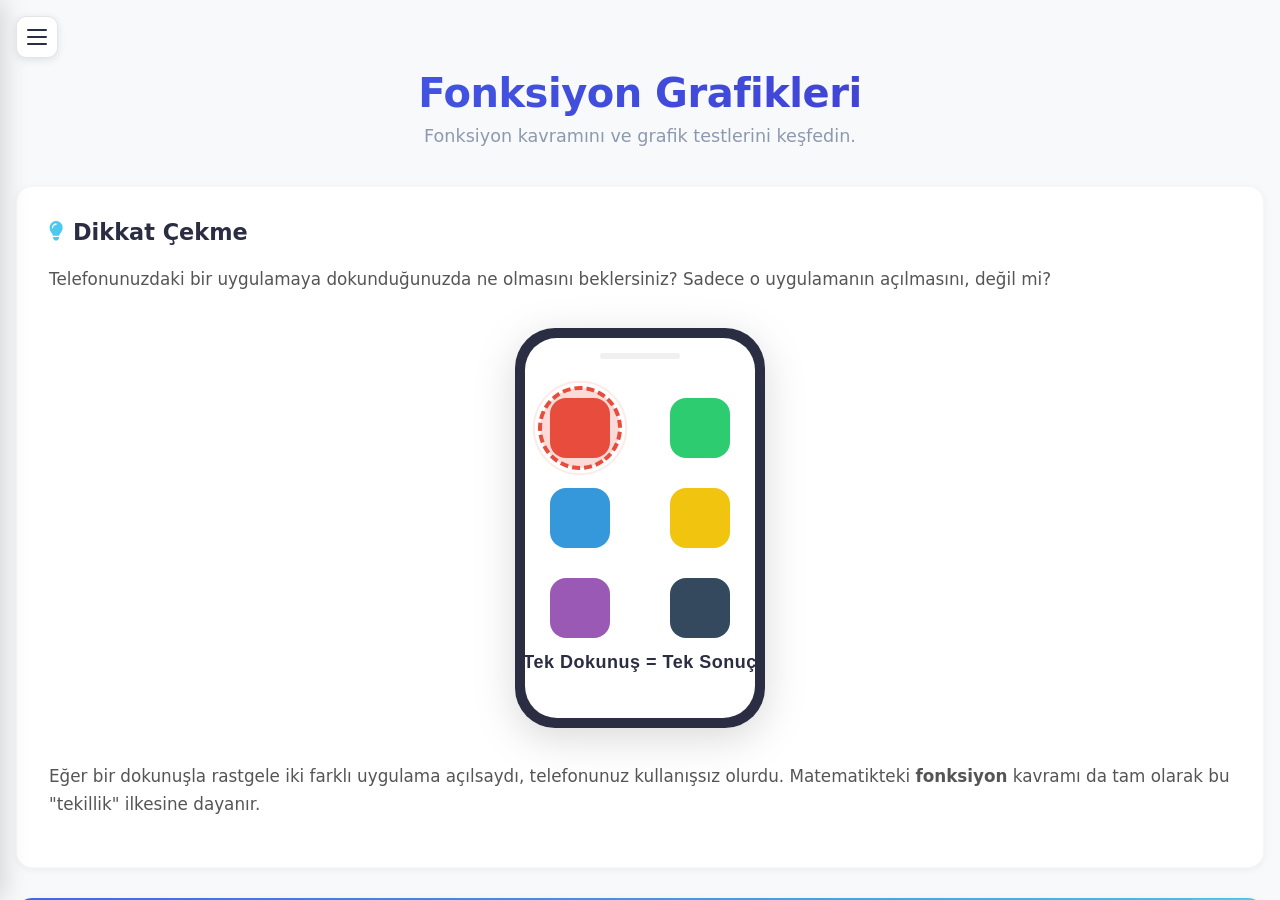
==== commit d7a02d5d: "Add files via upload" ====
--- a/uygulama1.html
+++ b/uygulama1.html
@@ -112,16 +112,22 @@
         }
 
         #fullscreen-btn {
+            display: none;
             position: fixed; top: 16px; right: 16px; z-index: 101;
             background: white; border: 1px solid rgba(0,0,0,0.1);
             border-radius: 10px; width: 42px; height: 42px;
-            cursor: pointer; display: flex; align-items: center;
+            cursor: pointer; align-items: center;
             justify-content: center; box-shadow: 0 2px 8px rgba(0,0,0,0.1);
             transition: all 0.2s; font-size: 16px; color: #333;
         }
         #fullscreen-btn:hover, #fullscreen-btn:active {
             background: var(--primary-color); border-color: var(--primary-color); color: white;
         }
+        @media (max-width: 768px) {
+            #fullscreen-btn { display: flex; }
+        }
+
+        .brand {
             font-size: 1.2rem;
             font-weight: 700;
             color: var(--primary-color);
